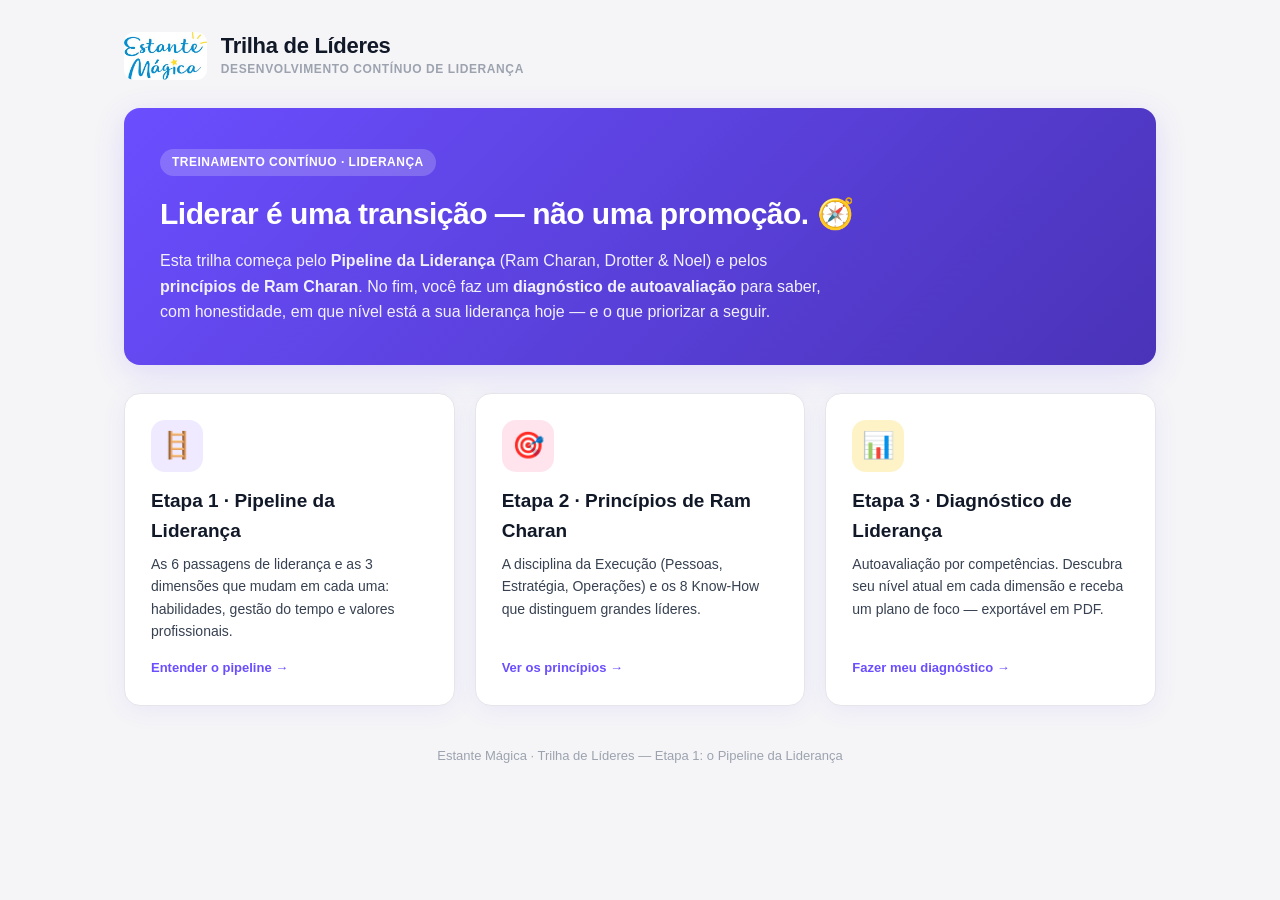
==== index.html @ eef8ad49 "Trilha de Líderes: Pipeline da Liderança, princípios de Ram Charan e diagnóstico de autoavaliação - " ====
<!DOCTYPE html>
<html lang="pt-BR">
<head>
<meta charset="UTF-8">
<meta name="viewport" content="width=device-width, initial-scale=1.0">
<title>Trilha de Líderes | Estante Mágica</title>
<link rel="stylesheet" href="css/base.css">
<link rel="stylesheet" href="css/lideres.css">
<link rel="icon" href="logo_EM.png">
</head>
<body>
<div class="ec-wrap">

  <header class="ec-header">
    <div class="ec-brand">
      <img src="logo_EM.png" alt="Estante Mágica" class="ec-logo"
           onerror="this.outerHTML='<div class=&quot;ec-logo-fallback&quot;>📚</div>'">
      <div class="ec-brand-text">
        <h1>Trilha de Líderes</h1>
        <p>Desenvolvimento contínuo de liderança</p>
      </div>
    </div>
  </header>

  <section class="ec-hero">
    <span class="tag">Treinamento contínuo · Liderança</span>
    <h2>Liderar é uma transição — não uma promoção. 🧭</h2>
    <p>Esta trilha começa pelo <strong>Pipeline da Liderança</strong> (Ram Charan, Drotter &amp; Noel) e pelos <strong>princípios de Ram Charan</strong>. No fim, você faz um <strong>diagnóstico de autoavaliação</strong> para saber, com honestidade, em que nível está a sua liderança hoje — e o que priorizar a seguir.</p>
  </section>

  <div class="trilhas">

    <a class="trilha" href="pipeline.html">
      <div class="ic roxo">🪜</div>
      <h3>Etapa 1 · Pipeline da Liderança</h3>
      <p>As 6 passagens de liderança e as 3 dimensões que mudam em cada uma: habilidades, gestão do tempo e valores profissionais.</p>
      <span class="go">Entender o pipeline →</span>
    </a>

    <a class="trilha" href="principios.html">
      <div class="ic rosa">🎯</div>
      <h3>Etapa 2 · Princípios de Ram Charan</h3>
      <p>A disciplina da Execução (Pessoas, Estratégia, Operações) e os 8 Know-How que distinguem grandes líderes.</p>
      <span class="go">Ver os princípios →</span>
    </a>

    <a class="trilha" href="diagnostico.html">
      <div class="ic amarelo">📊</div>
      <h3>Etapa 3 · Diagnóstico de Liderança</h3>
      <p>Autoavaliação por competências. Descubra seu nível atual em cada dimensão e receba um plano de foco — exportável em PDF.</p>
      <span class="go">Fazer meu diagnóstico →</span>
    </a>

  </div>

  <p style="text-align:center;color:var(--cinza-400);font-size:13px;margin-top:40px">
    Estante Mágica · Trilha de Líderes — Etapa 1: o Pipeline da Liderança
  </p>

</div>
</body>
</html>
---- css/base.css ----
:root{
  --roxo:#6B4EFF;
  --roxo-claro:#EFEAFF;
  --roxo-escuro:#4A33B8;
  --amarelo:#FFD54A;
  --rosa:#FF6B9D;
  --verde:#22C55E;
  --vermelho:#EF4444;
  --laranja:#F59E0B;
  --cinza-100:#F5F5F7;
  --cinza-200:#E5E5EA;
  --cinza-400:#9CA3AF;
  --cinza-700:#374151;
  --cinza-900:#111827;
  --branco:#FFFFFF;
  --sombra:0 4px 24px rgba(107,78,255,0.08);
  --sombra-hover:0 8px 32px rgba(107,78,255,0.16);
  --radius:16px;
}
*{box-sizing:border-box;margin:0;padding:0}
html{scroll-behavior:smooth}
body{
  font-family:-apple-system,BlinkMacSystemFont,"Segoe UI",Roboto,sans-serif;
  background:var(--cinza-100);
  color:var(--cinza-900);
  line-height:1.6;
  min-height:100vh;
}
.layout{display:grid;grid-template-columns:280px 1fr;min-height:100vh}

/* SIDEBAR */
.sidebar{
  background:var(--branco);
  border-right:1px solid var(--cinza-200);
  padding:24px 16px;
  position:sticky;top:0;height:100vh;overflow-y:auto;
}
.logo{display:flex;align-items:center;gap:10px;padding:0 8px 24px;border-bottom:1px solid var(--cinza-200);margin-bottom:16px}
.logo-icon{width:36px;height:36px;border-radius:10px;background:linear-gradient(135deg,var(--roxo),var(--rosa));display:flex;align-items:center;justify-content:center;color:white;font-weight:700}
.logo h2{font-size:15px;color:var(--cinza-900)}
.logo p{font-size:11px;color:var(--cinza-400);text-transform:uppercase;letter-spacing:0.5px}
.nav-section{margin-bottom:24px}
.nav-title{font-size:11px;text-transform:uppercase;letter-spacing:0.8px;color:var(--cinza-400);padding:0 12px;margin-bottom:8px;font-weight:600}
.nav-item{
  display:flex;align-items:center;gap:12px;
  padding:10px 12px;border-radius:10px;
  color:var(--cinza-700);text-decoration:none;font-size:14px;
  cursor:pointer;transition:all .2s;
  margin-bottom:2px;
}
.nav-item:hover{background:var(--roxo-claro);color:var(--roxo)}
.nav-item.active{background:var(--roxo);color:white}
.nav-item .num{
  width:22px;height:22px;border-radius:6px;
  background:var(--cinza-100);
  display:flex;align-items:center;justify-content:center;
  font-size:11px;font-weight:600;
}
.nav-item.active .num{background:rgba(255,255,255,0.25)}
.progress-mini{padding:12px;background:var(--roxo-claro);border-radius:12px;margin-top:16px}
.progress-mini-label{font-size:12px;color:var(--roxo-escuro);font-weight:600;margin-bottom:6px}
.progress-bar{height:6px;background:white;border-radius:99px;overflow:hidden}
.progress-fill{height:100%;background:linear-gradient(90deg,var(--roxo),var(--rosa));width:0;transition:width .4s}
.progress-text{font-size:11px;color:var(--roxo-escuro);margin-top:4px}

/* MAIN */
.main{padding:40px 56px;max-width:1100px}
.module{display:none;animation:fadeIn .3s}
.module.active{display:block}
@keyframes fadeIn{from{opacity:0;transform:translateY(8px)}to{opacity:1;transform:translateY(0)}}

.module-header{margin-bottom:32px}
.module-tag{
  display:inline-block;padding:4px 10px;
  background:var(--roxo-claro);color:var(--roxo);
  font-size:11px;font-weight:600;text-transform:uppercase;
  letter-spacing:0.5px;border-radius:99px;margin-bottom:12px;
}
.module h1{font-size:32px;font-weight:700;letter-spacing:-0.5px;margin-bottom:8px}
.module-subtitle{font-size:16px;color:var(--cinza-400)}

.card{
  background:var(--branco);
  border-radius:var(--radius);
  padding:28px;
  box-shadow:var(--sombra);
  margin-bottom:20px;
}
.card h2{font-size:20px;margin-bottom:12px;display:flex;align-items:center;gap:10px}
.card h3{font-size:16px;margin:16px 0 8px;color:var(--cinza-700)}
.card p{color:var(--cinza-700);margin-bottom:12px}
.card .icon{font-size:24px}

.info-grid{display:grid;grid-template-columns:repeat(2,1fr);gap:16px;margin-top:16px}
.info-box{
  padding:20px;border-radius:12px;
  background:var(--cinza-100);
  border-left:4px solid var(--roxo);
}
.info-box h4{font-size:13px;text-transform:uppercase;letter-spacing:0.5px;color:var(--cinza-400);margin-bottom:6px}
.info-box p{margin:0;color:var(--cinza-900);font-weight:500}

.pill{display:inline-block;padding:4px 12px;border-radius:99px;font-size:12px;font-weight:600}
.pill-verde{background:#DCFCE7;color:#166534}
.pill-amarelo{background:#FEF3C7;color:#92400E}
.pill-vermelho{background:#FEE2E2;color:#991B1B}
.pill-roxo{background:var(--roxo-claro);color:var(--roxo-escuro)}

/* CHECKLIST */
.check-block{margin-bottom:24px}
.check-block-title{font-weight:600;font-size:15px;margin-bottom:10px;color:var(--cinza-900);display:flex;align-items:center;gap:8px}
.check-item{
  display:flex;align-items:flex-start;gap:12px;
  padding:10px 14px;border-radius:10px;
  margin-bottom:6px;cursor:pointer;
  transition:background .15s;
}
.check-item:hover{background:var(--cinza-100)}
.check-item input[type=checkbox]{
  appearance:none;-webkit-appearance:none;
  width:20px;height:20px;border:2px solid var(--cinza-200);
  border-radius:6px;cursor:pointer;flex-shrink:0;
  position:relative;margin-top:1px;transition:all .15s;
}
.check-item input[type=checkbox]:checked{background:var(--roxo);border-color:var(--roxo)}
.check-item input[type=checkbox]:checked::after{
  content:"✓";color:white;font-size:13px;font-weight:700;
  position:absolute;top:50%;left:50%;transform:translate(-50%,-50%);
}
.check-item input[type=checkbox]:checked ~ .check-label{text-decoration:line-through;color:var(--cinza-400)}
.check-label{font-size:14px;color:var(--cinza-700);flex:1}

/* TIMELINE / CADENCIA */
.timeline{display:flex;flex-direction:column;gap:0;margin:24px 0}
.timeline-day{
  display:grid;grid-template-columns:120px 1fr;gap:24px;
  padding:20px 0;border-bottom:1px solid var(--cinza-200);
  position:relative;
}
.timeline-day:last-child{border-bottom:none}
.timeline-marker{display:flex;flex-direction:column;align-items:center;gap:8px}
.day-badge{
  width:80px;padding:12px 0;border-radius:12px;
  background:var(--roxo);color:white;
  text-align:center;font-weight:700;
}
.day-badge.urgent{background:linear-gradient(135deg,var(--vermelho),var(--rosa))}
.day-badge.warning{background:linear-gradient(135deg,var(--laranja),var(--amarelo));color:var(--cinza-900)}
.day-badge.go{background:linear-gradient(135deg,var(--verde),#10B981)}
.day-badge .big{font-size:24px;line-height:1;display:block}
.day-badge .small{font-size:10px;text-transform:uppercase;letter-spacing:0.5px;opacity:0.9}
.day-content h4{font-size:16px;margin-bottom:8px}
.day-actions{display:flex;flex-direction:column;gap:6px;margin-top:8px}
.action-line{
  display:flex;align-items:flex-start;gap:8px;
  font-size:13px;color:var(--cinza-700);
}
.action-line::before{content:"→";color:var(--roxo);font-weight:700}
.day-tag{display:inline-block;font-size:11px;padding:2px 8px;border-radius:99px;background:var(--roxo-claro);color:var(--roxo-escuro);margin-left:8px;font-weight:600}

/* TABS */
.tabs{display:flex;gap:4px;background:var(--cinza-100);padding:4px;border-radius:12px;margin-bottom:20px;flex-wrap:wrap}
.tab{
  padding:10px 16px;border-radius:8px;cursor:pointer;
  font-size:13px;font-weight:600;color:var(--cinza-400);
  transition:all .15s;border:none;background:transparent;flex:1;text-align:center;min-width:120px;
}
.tab:hover{color:var(--roxo)}
.tab.active{background:white;color:var(--roxo);box-shadow:0 2px 6px rgba(0,0,0,0.04)}
.tab-content{display:none}
.tab-content.active{display:block}

/* DISCURSO BOX */
.speech-box{
  background:linear-gradient(135deg,#FAFAFF,#F5F0FF);
  border:1px solid var(--roxo-claro);
  border-radius:12px;padding:20px;margin:12px 0;
  position:relative;
}
.speech-box::before{
  content:"💬";position:absolute;top:-12px;left:20px;
  background:white;padding:4px 8px;border-radius:99px;
  font-size:16px;border:1px solid var(--roxo-claro);
}
.speech-box p{margin-bottom:10px;color:var(--cinza-900);line-height:1.7}
.speech-box em{background:var(--amarelo);padding:1px 5px;border-radius:4px;font-style:normal;font-weight:600}

.alert{
  display:flex;gap:12px;padding:14px 16px;border-radius:10px;
  font-size:13px;margin:12px 0;align-items:flex-start;
}
.alert-warning{background:#FFFBEB;border-left:4px solid var(--amarelo);color:#92400E}
.alert-info{background:#EFF6FF;border-left:4px solid #3B82F6;color:#1E40AF}
.alert-danger{background:#FEF2F2;border-left:4px solid var(--vermelho);color:#991B1B}
.alert-success{background:#F0FDF4;border-left:4px solid var(--verde);color:#166534}
.alert .icon{font-size:18px;flex-shrink:0}

/* TEMPLATES (WhatsApp / Email) */
.template-card{
  background:var(--branco);border:1px solid var(--cinza-200);
  border-radius:12px;padding:20px;margin-bottom:16px;
  transition:box-shadow .2s;
}
.template-card:hover{box-shadow:var(--sombra)}
.template-header{display:flex;justify-content:space-between;align-items:flex-start;gap:12px;margin-bottom:12px;flex-wrap:wrap}
.template-name{font-weight:700;font-size:14px}
.template-code{font-family:"SF Mono",Monaco,monospace;font-size:11px;color:var(--cinza-400);background:var(--cinza-100);padding:2px 8px;border-radius:6px;display:inline-block;margin-top:4px}
.template-body{
  background:#F5F5F7;border-radius:10px;padding:14px;
  font-size:13px;color:var(--cinza-900);white-space:pre-wrap;
  font-family:-apple-system,sans-serif;line-height:1.6;
  max-height:200px;overflow-y:auto;
  border-left:3px solid #25D366;
}
.template-body.email{border-left-color:#3B82F6}
.template-actions{display:flex;gap:8px;margin-top:12px}
.btn{
  padding:8px 14px;border-radius:8px;border:none;
  font-size:12px;font-weight:600;cursor:pointer;
  display:inline-flex;align-items:center;gap:6px;
  transition:all .15s;
}
.btn-primary{background:var(--roxo);color:white}
.btn-primary:hover{background:var(--roxo-escuro)}
.btn-ghost{background:var(--cinza-100);color:var(--cinza-700)}
.btn-ghost:hover{background:var(--cinza-200)}
.btn.copied{background:var(--verde);color:white}

/* QUIZ */
.quiz-q{margin-bottom:20px;padding:20px;background:var(--cinza-100);border-radius:12px}
.quiz-q-title{font-weight:600;margin-bottom:12px;font-size:15px}
.quiz-q-num{display:inline-block;background:var(--roxo);color:white;padding:2px 8px;border-radius:6px;font-size:12px;margin-right:8px}
.quiz-opt{
  display:flex;align-items:center;gap:10px;
  padding:12px 14px;background:white;
  border:2px solid transparent;border-radius:10px;
  cursor:pointer;margin-bottom:6px;
  transition:all .15s;font-size:14px;
}
.quiz-opt:hover{border-color:var(--roxo-claro)}
.quiz-opt.selected{border-color:var(--roxo);background:var(--roxo-claro)}
.quiz-opt.correct{border-color:var(--verde);background:#F0FDF4}
.quiz-opt.wrong{border-color:var(--vermelho);background:#FEF2F2}
.quiz-feedback{padding:12px;border-radius:10px;font-size:13px;margin-top:10px;display:none}
.quiz-feedback.show{display:block}
.quiz-feedback.correct{background:#F0FDF4;color:#166534}
.quiz-feedback.wrong{background:#FEF2F2;color:#991B1B}

/* SCENARIO SIMULATOR */
.scenario{padding:24px;background:linear-gradient(135deg,#FFF,var(--roxo-claro));border-radius:16px;border:1px solid var(--roxo-claro)}
.scenario-context{font-size:15px;line-height:1.7;margin-bottom:20px;padding:16px;background:white;border-radius:10px;border-left:4px solid var(--rosa)}
.scenario-choice{
  display:block;width:100%;text-align:left;
  padding:14px 16px;background:white;border:2px solid var(--cinza-200);
  border-radius:10px;margin-bottom:8px;cursor:pointer;
  font-size:14px;color:var(--cinza-900);
  transition:all .15s;
}
.scenario-choice:hover{border-color:var(--roxo);transform:translateX(4px)}
.scenario-result{margin-top:16px;padding:16px;border-radius:10px;display:none}
.scenario-result.show{display:block;animation:fadeIn .3s}

/* FLASHCARDS */
.flashcards{display:grid;grid-template-columns:repeat(auto-fill,minmax(240px,1fr));gap:16px;margin-top:16px}
.flashcard{
  background:linear-gradient(135deg,var(--roxo),var(--roxo-escuro));
  color:white;border-radius:14px;padding:20px;
  min-height:160px;cursor:pointer;
  display:flex;flex-direction:column;justify-content:space-between;
  transition:transform .25s,box-shadow .25s;
  position:relative;overflow:hidden;
}
.flashcard:hover{transform:translateY(-4px);box-shadow:var(--sombra-hover)}
.flashcard.flipped{background:linear-gradient(135deg,var(--rosa),var(--laranja))}
.flashcard-side{display:block}
.flashcard.flipped .flashcard-front{display:none}
.flashcard:not(.flipped) .flashcard-back{display:none}
.flashcard-front{font-size:16px;font-weight:600;line-height:1.4}
.flashcard-back{font-size:13px;line-height:1.5}
.flashcard-tag{font-size:10px;text-transform:uppercase;letter-spacing:1px;opacity:0.7;margin-bottom:8px;font-weight:700}
.flashcard-hint{font-size:11px;opacity:0.7;margin-top:auto}

/* CALL TO COMPLETE */
.cta-complete{
  background:linear-gradient(135deg,var(--roxo),var(--rosa));
  color:white;padding:32px;border-radius:16px;text-align:center;
  margin-top:24px;
}
.cta-complete h3{font-size:22px;margin-bottom:8px}
.cta-complete p{color:rgba(255,255,255,0.9);margin-bottom:16px}
.btn-white{background:white;color:var(--roxo);padding:12px 24px;font-size:14px;border:none;border-radius:10px;font-weight:700;cursor:pointer}

.stat-row{display:grid;grid-template-columns:repeat(auto-fit,minmax(150px,1fr));gap:14px;margin:16px 0}
.stat{background:var(--cinza-100);padding:14px;border-radius:12px}
.stat-num{font-size:22px;font-weight:700;color:var(--roxo)}
.stat-label{font-size:12px;color:var(--cinza-400);text-transform:uppercase;letter-spacing:0.5px}

/* FOOTER NAV */
.module-footer{
  display:grid;grid-template-columns:1fr 1fr;gap:12px;
  margin-top:40px;padding-top:24px;border-top:1px solid var(--cinza-200);
}
.nav-btn{
  display:flex;align-items:center;gap:14px;padding:16px 20px;
  background:var(--branco);border:1px solid var(--cinza-200);
  border-radius:14px;cursor:pointer;text-align:left;
  transition:all .2s;font-family:inherit;color:var(--cinza-900);
  min-height:72px;
}
.nav-btn:hover:not(:disabled){border-color:var(--roxo);box-shadow:var(--sombra);transform:translateY(-2px)}
.nav-btn:disabled{opacity:0.4;cursor:not-allowed}
.nav-btn-arrow{
  width:36px;height:36px;border-radius:10px;
  background:var(--roxo-claro);color:var(--roxo);
  display:flex;align-items:center;justify-content:center;
  font-size:18px;font-weight:700;flex-shrink:0;
}
.nav-btn-next{justify-content:flex-end;text-align:right}
.nav-btn-next .nav-btn-arrow{background:var(--roxo);color:white;order:2}
.nav-btn-info{flex:1;display:flex;flex-direction:column;gap:2px;overflow:hidden}
.nav-btn-label{font-size:11px;text-transform:uppercase;letter-spacing:0.5px;color:var(--cinza-400);font-weight:600}
.nav-btn-title{font-size:14px;font-weight:600;color:var(--cinza-900);overflow:hidden;text-overflow:ellipsis;white-space:nowrap}
.module-progress-pill{
  display:flex;justify-content:center;align-items:center;gap:8px;
  margin-top:20px;color:var(--cinza-400);font-size:12px;
}
.module-progress-pill .dot{width:6px;height:6px;border-radius:50%;background:var(--cinza-200);transition:all .2s}
.module-progress-pill .dot.active{background:var(--roxo);transform:scale(1.5)}
.module-progress-pill .dot.done{background:var(--roxo-claro)}

@media (max-width:600px){
  .module-footer{grid-template-columns:1fr}
}

/* RESPONSIVE */
@media (max-width:900px){
  .layout{grid-template-columns:1fr}
  .sidebar{position:relative;height:auto;width:100%}
  .main{padding:24px}
  .info-grid{grid-template-columns:1fr}
  .timeline-day{grid-template-columns:1fr;gap:8px}
}

/* =========================================================
   MURAL FC — ajustes específicos do mural colaborativo
   (telao.html + participante.html)
   ========================================================= */

/* ----- HEADER / TOPO (compartilhado) ----- */
.mural-header{
  display:flex;align-items:center;justify-content:space-between;gap:16px;
  flex-wrap:wrap;margin-bottom:28px;
}
.mural-brand{display:flex;align-items:center;gap:14px}
.mural-logo{
  height:48px;width:auto;border-radius:10px;display:block;
}
.mural-logo-fallback{
  width:48px;height:48px;border-radius:12px;
  background:linear-gradient(135deg,var(--roxo),var(--rosa));
  display:flex;align-items:center;justify-content:center;
  font-size:24px;flex-shrink:0;
}
.mural-brand-text h1{font-size:22px;font-weight:700;letter-spacing:-0.3px;line-height:1.2}
.mural-brand-text p{font-size:12px;color:var(--cinza-400);text-transform:uppercase;letter-spacing:0.6px;font-weight:600}

/* ----- SELO "AO VIVO" ----- */
.live-badge{
  display:inline-flex;align-items:center;gap:8px;
  padding:8px 16px;border-radius:99px;
  background:#F0FDF4;color:#166534;
  font-size:13px;font-weight:600;
}
.live-dot{
  width:10px;height:10px;border-radius:50%;
  background:var(--verde);position:relative;flex-shrink:0;
}
.live-dot::after{
  content:"";position:absolute;inset:0;border-radius:50%;
  background:var(--verde);animation:livePulse 1.6s ease-out infinite;
}
@keyframes livePulse{
  0%{transform:scale(1);opacity:.7}
  100%{transform:scale(3);opacity:0}
}

/* ----- PÁGINA DO TELÃO ----- */
.telao-wrap{max-width:1280px;margin:0 auto;padding:32px 40px}
.telao-bloco-info{
  background:linear-gradient(135deg,var(--roxo),var(--roxo-escuro));
  color:white;border-radius:var(--radius);padding:28px 32px;
  margin-bottom:24px;box-shadow:var(--sombra-hover);
}
.telao-bloco-info .bloco-meta{display:flex;align-items:center;gap:12px;margin-bottom:10px;flex-wrap:wrap}
.telao-bloco-info .bloco-pill{
  background:rgba(255,255,255,0.2);padding:4px 12px;border-radius:99px;
  font-size:12px;font-weight:700;text-transform:uppercase;letter-spacing:0.5px;
}
.telao-bloco-info h2{font-size:26px;font-weight:700;margin-bottom:10px}
.telao-bloco-info .prompt{font-size:17px;line-height:1.5;color:rgba(255,255,255,0.92)}

.telao-toolbar{
  display:flex;align-items:center;justify-content:space-between;
  gap:16px;flex-wrap:wrap;margin-bottom:20px;
}
.contador{display:flex;align-items:baseline;gap:10px}
.contador-num{font-size:48px;font-weight:800;color:var(--roxo);line-height:1}
.contador-label{font-size:16px;color:var(--cinza-400);font-weight:600}

/* Grade de contribuições do telão */
.contrib-grid{
  display:grid;grid-template-columns:repeat(2,1fr);gap:16px;
}
.contrib-card{
  background:var(--branco);border-radius:14px;padding:20px 22px;
  box-shadow:var(--sombra);border-left:4px solid var(--roxo);
  animation:fadeIn .3s;
}
.contrib-card .nome{
  font-weight:700;font-size:15px;color:var(--roxo-escuro);
  margin-bottom:8px;display:flex;align-items:center;gap:8px;
}
.contrib-card .nome::before{content:"●";color:var(--rosa);font-size:10px}
.contrib-card .texto{font-size:15px;color:var(--cinza-900);line-height:1.6;white-space:pre-wrap;word-wrap:break-word}

.empty-state{
  text-align:center;padding:60px 20px;color:var(--cinza-400);
  grid-column:1/-1;
}
.empty-state .icon{font-size:48px;display:block;margin-bottom:12px;opacity:.5}
.empty-state p{font-size:16px}

/* Botão limpar bloco */
.btn-danger{background:var(--vermelho);color:white}
.btn-danger:hover{background:#DC2626}

/* ----- PÁGINA DO PARTICIPANTE ----- */
.part-wrap{max-width:640px;margin:0 auto;padding:24px 20px 60px}

/* Tela de entrada */
.entrada{
  background:var(--branco);border-radius:var(--radius);
  padding:36px 28px;box-shadow:var(--sombra);margin-top:20px;text-align:center;
}
.entrada h2{font-size:22px;margin-bottom:8px}
.entrada p{color:var(--cinza-400);margin-bottom:24px;font-size:14px}
.campo-nome{
  width:100%;padding:14px 16px;font-size:16px;
  border:2px solid var(--cinza-200);border-radius:12px;
  font-family:inherit;margin-bottom:16px;transition:border-color .15s;
}
.campo-nome:focus{outline:none;border-color:var(--roxo)}

.btn-lg{
  padding:14px 24px;font-size:15px;font-weight:700;
  border-radius:12px;border:none;cursor:pointer;
  width:100%;transition:all .15s;
  display:inline-flex;align-items:center;justify-content:center;gap:8px;
}
.btn-lg.btn-primary:hover{background:var(--roxo-escuro)}

/* Saudação do participante */
.part-greeting{
  display:flex;align-items:center;justify-content:space-between;gap:12px;
  background:var(--roxo-claro);border-radius:12px;
  padding:12px 18px;margin-bottom:20px;flex-wrap:wrap;
}
.part-greeting .ola{font-size:15px;color:var(--roxo-escuro);font-weight:600}
.part-greeting .ola b{font-weight:800}
.link-trocar{
  background:none;border:none;color:var(--roxo);font-size:13px;
  font-weight:600;cursor:pointer;text-decoration:underline;font-family:inherit;
}

/* Bloco de resposta */
.bloco-card{
  background:var(--branco);border-radius:var(--radius);
  padding:24px;box-shadow:var(--sombra);margin-bottom:20px;
}
.bloco-card .bloco-head{display:flex;align-items:center;gap:10px;margin-bottom:6px;flex-wrap:wrap}
.bloco-card .bloco-num{
  width:30px;height:30px;border-radius:8px;flex-shrink:0;
  background:var(--roxo);color:white;font-weight:700;font-size:14px;
  display:flex;align-items:center;justify-content:center;
}
.bloco-card h3{font-size:18px;font-weight:700}
.bloco-card .prompt{
  font-size:15px;color:var(--cinza-700);line-height:1.6;
  margin:12px 0 16px;
}
.campo-texto{
  width:100%;min-height:120px;padding:14px 16px;font-size:15px;
  border:2px solid var(--cinza-200);border-radius:12px;
  font-family:inherit;line-height:1.5;resize:vertical;
  transition:border-color .15s;
}
.campo-texto:focus{outline:none;border-color:var(--roxo)}
.bloco-actions{display:flex;align-items:center;gap:12px;margin-top:14px;flex-wrap:wrap}
.enviado-ok{
  color:var(--verde);font-weight:700;font-size:14px;
  display:none;align-items:center;gap:6px;
}
.enviado-ok.show{display:inline-flex;animation:fadeIn .3s}

/* Lista das contribuições do time abaixo do bloco (participante) */
.time-list{margin-top:18px;border-top:1px solid var(--cinza-200);padding-top:16px}
.time-list-title{
  font-size:12px;text-transform:uppercase;letter-spacing:0.5px;
  color:var(--cinza-400);font-weight:600;margin-bottom:10px;
}
.time-item{
  background:var(--cinza-100);border-radius:10px;
  padding:10px 14px;margin-bottom:8px;font-size:14px;
}
.time-item .t-nome{font-weight:700;color:var(--roxo-escuro);margin-right:6px}
.time-item .t-texto{color:var(--cinza-700);white-space:pre-wrap}
.time-empty{font-size:13px;color:var(--cinza-400);font-style:italic}

/* ----- RESPONSIVO MURAL ----- */
@media (max-width:900px){
  .contrib-grid{grid-template-columns:1fr}
  .telao-wrap{padding:24px 20px}
  .telao-bloco-info h2{font-size:22px}
  .contador-num{font-size:36px}
}
---- css/lideres.css ----
/* ============================================================
   embarque.css — estilos do Embarque Continuado
   (carregado DEPOIS de base.css)
   ============================================================ */

.ec-wrap{max-width:1080px;margin:0 auto;padding:32px 24px 64px}

/* ---------- HEADER ---------- */
.ec-header{display:flex;align-items:center;justify-content:space-between;gap:16px;flex-wrap:wrap;margin-bottom:28px}
.ec-brand{display:flex;align-items:center;gap:14px}
.ec-logo{height:48px;width:auto;border-radius:10px;display:block}
.ec-logo-fallback{width:48px;height:48px;border-radius:12px;background:linear-gradient(135deg,var(--roxo),var(--rosa));display:flex;align-items:center;justify-content:center;font-size:24px;flex-shrink:0}
.ec-brand-text h1{font-size:22px;font-weight:700;letter-spacing:-0.3px;line-height:1.2}
.ec-brand-text p{font-size:12px;color:var(--cinza-400);text-transform:uppercase;letter-spacing:0.6px;font-weight:600}
.ec-back{display:inline-flex;align-items:center;gap:6px;color:var(--roxo);font-size:14px;font-weight:600;text-decoration:none}
.ec-back:hover{text-decoration:underline}

/* ---------- HERO ---------- */
.ec-hero{background:linear-gradient(135deg,var(--roxo),var(--roxo-escuro));color:white;border-radius:var(--radius);padding:40px 36px;margin-bottom:28px;box-shadow:var(--sombra-hover)}
.ec-hero .tag{display:inline-block;padding:4px 12px;background:rgba(255,255,255,0.2);border-radius:99px;font-size:12px;font-weight:700;text-transform:uppercase;letter-spacing:0.5px;margin-bottom:14px}
.ec-hero h2{font-size:30px;font-weight:800;letter-spacing:-0.5px;margin-bottom:10px}
.ec-hero p{font-size:16px;color:rgba(255,255,255,0.92);max-width:680px}

/* ---------- GRID DE TRILHAS (HUB) ---------- */
.trilhas{display:grid;grid-template-columns:repeat(auto-fit,minmax(280px,1fr));gap:20px}
.trilha{display:flex;flex-direction:column;background:var(--branco);border-radius:var(--radius);padding:26px;box-shadow:var(--sombra);text-decoration:none;color:inherit;border:1px solid var(--cinza-200);transition:transform .2s,box-shadow .2s}
.trilha:hover{transform:translateY(-4px);box-shadow:var(--sombra-hover);border-color:var(--roxo-claro)}
.trilha .ic{width:52px;height:52px;border-radius:14px;display:flex;align-items:center;justify-content:center;font-size:26px;margin-bottom:14px}
.trilha .ic.roxo{background:var(--roxo-claro)}
.trilha .ic.rosa{background:#FFE4EE}
.trilha .ic.amarelo{background:#FEF3C7}
.trilha .ic.verde{background:#DCFCE7}
.trilha h3{font-size:19px;font-weight:700;margin-bottom:6px}
.trilha p{font-size:14px;color:var(--cinza-700);margin-bottom:16px;flex:1}
.trilha .go{font-size:13px;font-weight:700;color:var(--roxo);display:inline-flex;align-items:center;gap:6px}

/* ---------- PASSOS / STEPPER ---------- */
.stepper{display:flex;gap:8px;margin-bottom:24px;flex-wrap:wrap}
.step-pill{flex:1;min-width:120px;padding:12px 14px;border-radius:12px;background:var(--cinza-100);text-align:center;font-size:13px;font-weight:600;color:var(--cinza-400);border:2px solid transparent}
.step-pill.active{background:var(--roxo-claro);color:var(--roxo-escuro);border-color:var(--roxo)}
.step-pill.done{background:#DCFCE7;color:#166534}
.step-pill .n{display:block;font-size:11px;text-transform:uppercase;letter-spacing:0.5px;opacity:.8}

.prog-wrap{height:8px;background:var(--cinza-200);border-radius:99px;overflow:hidden;margin-bottom:24px}
.prog-wrap .fill{height:100%;background:linear-gradient(90deg,var(--roxo),var(--rosa));width:0;transition:width .3s}

/* ---------- TELA DE ENTRADA ---------- */
.entrada-card{background:var(--branco);border-radius:var(--radius);padding:36px 28px;box-shadow:var(--sombra);text-align:center}
.entrada-card h2{font-size:24px;margin-bottom:8px}
.entrada-card p{color:var(--cinza-700);margin-bottom:20px}
.campo{width:100%;padding:14px 16px;font-size:16px;border:2px solid var(--cinza-200);border-radius:12px;font-family:inherit;margin-bottom:14px;transition:border-color .15s}
.campo:focus{outline:none;border-color:var(--roxo)}
.btn-lg{padding:14px 24px;font-size:15px;font-weight:700;border-radius:12px;border:none;cursor:pointer;transition:all .15s;display:inline-flex;align-items:center;justify-content:center;gap:8px}
.btn-block{width:100%}
.btn-primary:hover{background:var(--roxo-escuro)}
.btn-lg:disabled{opacity:.45;cursor:not-allowed}

/* ---------- ITENS LIKERT ---------- */
.q-card{background:var(--branco);border-radius:14px;padding:22px 24px;box-shadow:var(--sombra);margin-bottom:16px;animation:fadeIn .3s}
.q-num{font-size:12px;font-weight:700;color:var(--roxo);text-transform:uppercase;letter-spacing:0.5px;margin-bottom:8px}
.q-text{font-size:17px;font-weight:600;line-height:1.45;margin-bottom:18px}
.likert{display:grid;grid-template-columns:repeat(5,1fr);gap:8px}
.likert button{
  padding:12px 6px;border:2px solid var(--cinza-200);border-radius:10px;background:white;
  cursor:pointer;font-family:inherit;font-size:13px;font-weight:600;color:var(--cinza-700);
  transition:all .15s;display:flex;flex-direction:column;align-items:center;gap:6px;
}
.likert button .dot{width:22px;height:22px;border-radius:50%;border:2px solid var(--cinza-200);transition:all .15s}
.likert button:hover{border-color:var(--roxo-claro)}
.likert button.sel{border-color:var(--roxo);background:var(--roxo-claro);color:var(--roxo-escuro)}
.likert button.sel .dot{background:var(--roxo);border-color:var(--roxo)}
.likert-legend{display:flex;justify-content:space-between;font-size:11px;color:var(--cinza-400);margin-top:8px;font-weight:600}

.sec-nav{display:flex;justify-content:space-between;gap:12px;margin-top:24px}

/* ---------- RELATÓRIO ---------- */
.report-head{background:linear-gradient(135deg,var(--roxo),var(--rosa));color:white;border-radius:var(--radius);padding:32px;margin-bottom:24px}
.report-head .tipo-emoji{font-size:48px;line-height:1}
.report-head h2{font-size:28px;font-weight:800;margin:8px 0 4px}
.report-head .code{font-size:14px;font-weight:700;letter-spacing:2px;opacity:.9}
.report-head .tag-linha{margin-top:8px;font-size:16px;color:rgba(255,255,255,0.95)}
/* marca + metadados do relatório */
.report-brand{display:flex;align-items:center;gap:12px;padding-bottom:18px;margin-bottom:18px;border-bottom:1px solid rgba(255,255,255,0.25)}
.report-logo{height:40px;width:auto;background:#fff;border-radius:8px;padding:5px 8px;display:block}
.report-logo-fb{width:44px;height:44px;border-radius:10px;background:rgba(255,255,255,0.2);display:flex;align-items:center;justify-content:center;font-size:24px}
.report-brand-meta{display:flex;flex-direction:column;line-height:1.25}
.report-brand-meta strong{font-size:16px;font-weight:800}
.report-brand-meta span{font-size:12px;text-transform:uppercase;letter-spacing:0.6px;opacity:.9}
.report-meta{display:flex;flex-wrap:wrap;gap:10px;margin-top:18px}
.report-meta span{background:rgba(255,255,255,0.18);padding:7px 14px;border-radius:99px;font-size:14px}
.report-meta strong{font-weight:700}

.report-section{background:var(--branco);border-radius:var(--radius);padding:28px;box-shadow:var(--sombra);margin-bottom:20px}
.report-section h3{font-size:19px;font-weight:700;margin-bottom:14px;display:flex;align-items:center;gap:10px}

/* Barras de eixo */
.eixo{margin-bottom:16px}
.eixo-labels{display:flex;justify-content:space-between;font-size:13px;font-weight:600;margin-bottom:6px}
.eixo-labels .on{color:var(--roxo-escuro)}
.eixo-labels .off{color:var(--cinza-400)}
.eixo-bar{height:14px;background:var(--cinza-100);border-radius:99px;position:relative;overflow:hidden}
.eixo-bar .seg{position:absolute;top:0;bottom:0;background:linear-gradient(90deg,var(--roxo),var(--rosa))}
.eixo-pct{font-size:11px;color:var(--cinza-400);margin-top:4px;text-align:right}

ul.lista-check{list-style:none;display:flex;flex-direction:column;gap:8px}
ul.lista-check li{display:flex;gap:10px;align-items:flex-start;font-size:14px;color:var(--cinza-700)}
ul.lista-check li::before{content:"✔";color:var(--verde);font-weight:700;flex-shrink:0}
ul.lista-watch li::before{content:"⚠";color:var(--laranja)}

/* QP no relatório */
.qp-box{display:flex;align-items:center;gap:24px;flex-wrap:wrap}
.qp-ring{--p:0;width:120px;height:120px;border-radius:50%;flex-shrink:0;
  background:conic-gradient(var(--roxo) calc(var(--p)*1%),var(--cinza-200) 0);
  display:flex;align-items:center;justify-content:center;position:relative}
.qp-ring::after{content:"";position:absolute;inset:12px;background:white;border-radius:50%}
.qp-ring span{position:relative;font-size:26px;font-weight:800;color:var(--roxo-escuro)}

/* Sabotadores */
.sab-card{border:1px solid var(--cinza-200);border-radius:12px;padding:16px 18px;margin-bottom:12px}
.sab-card .sab-h{display:flex;align-items:center;gap:10px;font-weight:700;font-size:16px;margin-bottom:6px}
.sab-card .sab-h .rank{margin-left:auto;font-size:12px;background:var(--roxo-claro);color:var(--roxo-escuro);padding:2px 10px;border-radius:99px;font-weight:700}
.sab-card p{font-size:14px;color:var(--cinza-700);margin:4px 0}
.sab-card .anti{background:#F0FDF4;border-left:3px solid var(--verde);padding:8px 12px;border-radius:8px;font-size:13px;color:#166534;margin-top:8px}

/* Mapa de desenvolvimento */
.dev-grid{display:grid;grid-template-columns:1fr 1fr;gap:16px}
.dev-col h4{font-size:13px;text-transform:uppercase;letter-spacing:0.5px;color:var(--cinza-400);margin-bottom:10px}
.dev-item{background:var(--cinza-100);border-radius:10px;padding:12px 14px;margin-bottom:8px;border-left:4px solid var(--roxo)}
.dev-item .dn{font-weight:700;font-size:14px;margin-bottom:2px}
.dev-item .dd{font-size:13px;color:var(--cinza-700)}

/* Relatório do gestor */
.gestor-box{background:linear-gradient(135deg,#FAFAFF,#F5F0FF);border:1px solid var(--roxo-claro);border-radius:12px;padding:20px}

/* Ações do relatório */
.report-actions{display:flex;gap:12px;flex-wrap:wrap;margin:24px 0}

/* ---------- ROTINA (Bloco 1) ---------- */
.acc{background:var(--branco);border-radius:14px;box-shadow:var(--sombra);margin-bottom:14px;overflow:hidden}
.acc-head{display:flex;align-items:center;gap:14px;padding:20px 24px;cursor:pointer;user-select:none}
.acc-head .ic{font-size:26px}
.acc-head h3{font-size:18px;font-weight:700;flex:1}
.acc-head .chev{transition:transform .25s;color:var(--cinza-400);font-size:20px}
.acc.open .acc-head .chev{transform:rotate(180deg)}
.acc-body{display:none;padding:0 24px 24px;animation:fadeIn .25s}
.acc.open .acc-body{display:block}
.acc-body p{color:var(--cinza-700);margin-bottom:12px}
.acc-body h4{font-size:15px;margin:16px 0 8px;color:var(--cinza-900)}

/* Tabela de agenda */
.agenda{width:100%;border-collapse:collapse;margin:12px 0;font-size:14px}
.agenda th,.agenda td{text-align:left;padding:10px 12px;border-bottom:1px solid var(--cinza-200)}
.agenda th{font-size:12px;text-transform:uppercase;letter-spacing:0.5px;color:var(--cinza-400)}
.agenda .hora{font-weight:700;color:var(--roxo-escuro);white-space:nowrap}
.agenda tr .bloco-tag{display:inline-block;padding:2px 10px;border-radius:99px;font-size:12px;font-weight:600}

/* mini-quiz inline */
.miniq{background:var(--cinza-100);border-radius:12px;padding:18px;margin:14px 0}
.miniq .q{font-weight:600;margin-bottom:10px}
.miniq .opt{display:block;width:100%;text-align:left;padding:10px 14px;background:white;border:2px solid var(--cinza-200);border-radius:10px;margin-bottom:6px;cursor:pointer;font-size:14px;font-family:inherit;transition:all .15s}
.miniq .opt:hover{border-color:var(--roxo-claro)}
.miniq .opt.correct{border-color:var(--verde);background:#F0FDF4}
.miniq .opt.wrong{border-color:var(--vermelho);background:#FEF2F2}
.miniq .fb{font-size:13px;margin-top:8px;display:none}
.miniq .fb.show{display:block}

/* ---------- ARENA (jogos) ---------- */
.game-grid{display:grid;grid-template-columns:repeat(auto-fit,minmax(260px,1fr));gap:20px}

/* PERGUNTADOS */
.cat-grid{display:grid;grid-template-columns:repeat(auto-fit,minmax(140px,1fr));gap:12px;margin:16px 0}
.cat{padding:20px 14px;border-radius:14px;text-align:center;cursor:pointer;color:white;font-weight:700;transition:transform .15s;border:none;font-family:inherit;font-size:15px}
.cat:hover{transform:translateY(-3px)}
.cat .ce{font-size:30px;display:block;margin-bottom:8px}
.cat[data-done="1"]{opacity:.55}
.pgame{background:var(--branco);border-radius:var(--radius);padding:28px;box-shadow:var(--sombra)}
.pgame .pq{font-size:20px;font-weight:700;margin:8px 0 20px;line-height:1.4}
.pgame .popt{display:block;width:100%;text-align:left;padding:14px 18px;background:white;border:2px solid var(--cinza-200);border-radius:12px;margin-bottom:10px;cursor:pointer;font-size:15px;font-family:inherit;transition:all .15s}
.pgame .popt:hover{border-color:var(--roxo)}
.pgame .popt.correct{border-color:var(--verde);background:#F0FDF4}
.pgame .popt.wrong{border-color:var(--vermelho);background:#FEF2F2}
.scorebar{display:flex;justify-content:space-between;align-items:center;margin-bottom:8px;font-weight:700;color:var(--roxo-escuro)}

/* CODINOMES */
.cod-setup .time-row{display:flex;gap:16px;flex-wrap:wrap;margin:12px 0}
.codgrid{display:grid;grid-template-columns:repeat(5,1fr);gap:10px;margin:16px 0}
.codcard{aspect-ratio:5/3;border-radius:12px;border:2px solid var(--cinza-200);background:white;display:flex;align-items:center;justify-content:center;text-align:center;padding:6px;font-weight:700;font-size:14px;cursor:pointer;transition:all .15s;user-select:none}
.codcard:hover{border-color:var(--roxo)}
.codcard.reveal-azul{background:#3B82F6;color:white;border-color:#3B82F6;cursor:default}
.codcard.reveal-vermelho{background:var(--vermelho);color:white;border-color:var(--vermelho);cursor:default}
.codcard.reveal-neutro{background:var(--cinza-200);color:var(--cinza-700);cursor:default}
.codcard.reveal-morte{background:var(--cinza-900);color:white;border-color:var(--cinza-900);cursor:default}
.codcard.spy-azul{box-shadow:inset 0 0 0 3px #3B82F6}
.codcard.spy-vermelho{box-shadow:inset 0 0 0 3px var(--vermelho)}
.codcard.spy-neutro{box-shadow:inset 0 0 0 3px var(--cinza-400)}
.codcard.spy-morte{box-shadow:inset 0 0 0 3px var(--cinza-900);background:var(--cinza-100)}
.placar{display:flex;gap:16px;align-items:center;justify-content:center;margin:12px 0;flex-wrap:wrap}
.placar .pt{padding:8px 18px;border-radius:12px;font-weight:800;font-size:18px;color:white}
.placar .pt.azul{background:#3B82F6}
.placar .pt.vermelho{background:var(--vermelho)}
.turno{text-align:center;font-weight:700;margin:8px 0;font-size:16px}

/* ---------- IMPRESSÃO ---------- */
@media print{
  body{background:white}
  .no-print{display:none !important}
  .ec-wrap{max-width:none;padding:0}
  .report-section,.report-head{box-shadow:none;border:1px solid #ddd;break-inside:avoid}
  .report-head{-webkit-print-color-adjust:exact;print-color-adjust:exact}
}

/* ---------- RESPONSIVO ---------- */
@media (max-width:720px){
  .dev-grid{grid-template-columns:1fr}
  .likert button{font-size:11px;padding:10px 2px}
  .codgrid{gap:6px}
  .codcard{font-size:11px}
  .ec-hero h2{font-size:24px}
}

/* ===== Codinomes — controles e modo contra a máquina ===== */
.cod-field{margin:12px 0}
.cod-field-label{display:block;font-size:12px;text-transform:uppercase;letter-spacing:.5px;color:var(--cinza-400);font-weight:600;margin-bottom:6px}
.cod-segment{display:inline-flex;gap:4px;background:var(--cinza-100);padding:4px;border-radius:12px;flex-wrap:wrap}
.cod-modebtn,.cod-diffbtn{border:none;background:transparent;padding:8px 14px;border-radius:9px;font-weight:600;font-size:14px;color:var(--cinza-700);cursor:pointer;transition:all .15s}
.cod-modebtn:hover,.cod-diffbtn:hover{color:var(--roxo)}
.cod-modebtn.active{background:var(--roxo);color:white;box-shadow:0 2px 6px rgba(107,78,255,.3)}
.cod-diffbtn.active{background:white;color:var(--roxo);box-shadow:0 2px 6px rgba(0,0,0,.06)}

.cod-rules{margin:12px 0;border:1px solid var(--cinza-200);border-radius:12px;padding:0 14px;background:var(--cinza-100)}
.cod-rules summary{cursor:pointer;font-weight:700;padding:12px 0;color:var(--cinza-900);user-select:none}
.cod-rules ul{margin:4px 0 12px;padding-left:20px}
.cod-rules li{color:var(--cinza-700);font-size:14px;margin-bottom:8px;line-height:1.5}
.cod-rules-cpu{font-size:14px;color:var(--cinza-700);background:var(--roxo-claro);border-radius:10px;padding:10px 12px;margin:0 0 12px;line-height:1.5}

.cod-clue{text-align:center;margin:10px 0;font-size:17px;font-weight:700;min-height:0}
.cod-clue:not(:empty){padding:14px 16px;border-radius:14px;min-height:24px}
.cod-clue.azul{background:#EAF1FF;color:#1D4ED8;border:2px solid #BFD4FF}
.cod-clue.vermelho{background:#FEECEC;color:#B91C1C;border:2px solid #FBC9C9}
.cod-tent{display:inline-block;margin-left:10px;font-size:13px;font-weight:600;opacity:.8}

.cod-log{margin:16px auto 0;max-width:560px}
.cod-log h4{font-size:12px;text-transform:uppercase;letter-spacing:.5px;color:var(--cinza-400);margin-bottom:8px}
.cod-log-line{font-size:13px;color:var(--cinza-700);padding:5px 10px;border-radius:8px;margin-bottom:3px;background:var(--cinza-100)}

.codcard.reveal-azul,.codcard.reveal-vermelho,.codcard.reveal-neutro,.codcard.reveal-morte{animation:codpop .25s ease}
@keyframes codpop{0%{transform:scale(.9)}60%{transform:scale(1.04)}100%{transform:scale(1)}}

/* ===== Perguntados — menu de modos ===== */
.pg-top{display:flex;justify-content:space-between;align-items:center;gap:12px;margin-bottom:8px}
.pg-menu{border:1px solid var(--cinza-200);background:white;color:var(--cinza-700);padding:6px 12px;border-radius:9px;font-weight:600;font-size:13px;cursor:pointer;font-family:inherit}
.pg-menu:hover{border-color:var(--roxo);color:var(--roxo)}
.pg-modes{display:grid;grid-template-columns:repeat(auto-fit,minmax(180px,1fr));gap:12px;margin:16px 0}
.pg-modecard{display:flex;flex-direction:column;align-items:flex-start;gap:4px;text-align:left;padding:18px;border:2px solid var(--cinza-200);border-radius:14px;background:white;cursor:pointer;font-family:inherit;transition:all .15s}
.pg-modecard:hover{border-color:var(--roxo);transform:translateY(-2px)}
.pg-modecard.sel{border-color:var(--roxo);background:var(--roxo-claro)}
.pg-modecard .pg-mc-emoji{font-size:30px}
.pg-modecard strong{font-size:16px;color:var(--cinza-900)}
.pg-modecard .pg-mc-desc{font-size:13px;color:var(--cinza-700)}
.pg-vs-rules{font-size:13px;color:var(--cinza-700);background:var(--roxo-claro);border-radius:10px;padding:10px 12px;margin:12px 0;line-height:1.5}

/* ===== Perguntados — roleta vs máquina ===== */
.pg-board{display:flex;gap:12px;flex-wrap:wrap;justify-content:center;margin:8px 0 4px}
.pg-player{flex:1;min-width:160px;background:var(--cinza-100);border-radius:12px;padding:10px 12px;text-align:center}
.pg-player-name{font-weight:700;font-size:14px;color:var(--cinza-900)}
.pg-crowns{display:flex;gap:6px;justify-content:center;margin-top:8px}
.pg-crown{width:34px;height:34px;display:flex;align-items:center;justify-content:center;border-radius:9px;border:2px dashed var(--cinza-200);background:white;font-size:16px;filter:grayscale(1);opacity:.5;transition:all .2s}
.pg-crown.on{filter:none;opacity:1;color:white;border-style:solid;transform:scale(1.05);box-shadow:0 2px 8px rgba(0,0,0,.12)}
.pg-turn{text-align:center;font-size:16px;margin:14px 0;min-height:24px;color:var(--cinza-900)}

.roleta{position:relative;width:280px;height:280px;margin:8px auto 4px;max-width:80vw}
.roleta-pointer{position:absolute;top:-4px;left:50%;transform:translateX(-50%);z-index:3;width:0;height:0;border-left:14px solid transparent;border-right:14px solid transparent;border-top:24px solid var(--cinza-900);filter:drop-shadow(0 2px 2px rgba(0,0,0,.25))}
.roleta-disc{width:100%;height:100%;border-radius:50%;position:relative;border:8px solid white;box-shadow:0 8px 24px rgba(0,0,0,.18),0 0 0 4px var(--cinza-200);transition:transform 4s cubic-bezier(.15,.62,.2,1)}
.roleta-emoji{position:absolute;top:50%;left:50%;font-size:26px;line-height:1;filter:drop-shadow(0 1px 1px rgba(0,0,0,.3))}
.roleta-hub{position:absolute;top:50%;left:50%;width:56px;height:56px;transform:translate(-50%,-50%);background:white;border-radius:50%;display:flex;align-items:center;justify-content:center;font-size:24px;box-shadow:0 2px 8px rgba(0,0,0,.2)}

.pg-qbox{background:white;border:2px solid var(--cinza-200);border-radius:14px;padding:18px;margin:12px 0}
.pg-qbox .pq{font-size:18px;font-weight:700;margin-bottom:14px;line-height:1.4}
.pg-qbox .pq.pq-sm{font-size:15px;color:var(--cinza-700)}
.pg-qbox .popt{display:block;width:100%;text-align:left;padding:13px 16px;background:white;border:2px solid var(--cinza-200);border-radius:12px;margin-bottom:10px;cursor:pointer;font-size:15px;font-family:inherit;transition:all .15s}
.pg-qbox .popt:hover{border-color:var(--roxo)}
.pg-qbox .popt.correct{border-color:var(--verde);background:#F0FDF4}
.pg-qbox .popt.wrong{border-color:var(--vermelho);background:#FEF2F2}
.pg-maq{margin-top:6px;font-weight:700;font-size:15px;color:var(--cinza-400)}
.pg-maq.ok{color:var(--verde)}
.pg-maq.no{color:var(--vermelho)}
.pg-fim.win{background:linear-gradient(135deg,var(--verde),#10B981)}
.pg-fim.lose{background:linear-gradient(135deg,var(--cinza-400),var(--cinza-700))}

@media(max-width:520px){
  .roleta{width:240px;height:240px}
  .roleta-emoji{font-size:22px}
}

/* ===== Identificação / login leve ===== */
.ec-identity{display:flex;align-items:center;justify-content:space-between;gap:12px;flex-wrap:wrap;
  background:var(--roxo-claro);border:1px solid #DFD7FF;border-radius:12px;padding:10px 14px;margin-bottom:16px;font-size:14px}
.ec-identity .eci-user{color:var(--roxo-escuro)}
.ec-identity .eci-mail{color:var(--cinza-400);font-size:13px;margin-left:4px}
.ec-identity .eci-actions{display:flex;gap:8px;align-items:center;flex-wrap:wrap}
.ec-identity .eci-link{color:var(--roxo);font-weight:600;text-decoration:none;font-size:13px}
.ec-identity .eci-link:hover{text-decoration:underline}
.ec-identity .eci-btn{border:1px solid var(--roxo);background:white;color:var(--roxo);padding:6px 12px;border-radius:9px;font-weight:600;font-size:13px;cursor:pointer;font-family:inherit}
.ec-identity .eci-btn.primary{background:var(--roxo);color:white}
.ec-identity .eci-btn:hover{opacity:.9}

/* ===== Modal de login ===== */
.ec-modal-ov{position:fixed;inset:0;background:rgba(17,24,39,.55);display:flex;align-items:center;justify-content:center;z-index:50;padding:16px}
.ec-modal{background:white;border-radius:16px;padding:24px;max-width:420px;width:100%;box-shadow:0 20px 50px rgba(0,0,0,.3)}
.ec-modal h3{font-size:20px;margin-bottom:6px}
.ec-modal-sub{font-size:13px;color:var(--cinza-700);margin-bottom:16px;line-height:1.5}
.ec-lbl{display:block;font-size:12px;text-transform:uppercase;letter-spacing:.5px;color:var(--cinza-400);font-weight:600;margin:10px 0 4px}
.ec-input{width:100%;padding:11px 14px;border:2px solid var(--cinza-200);border-radius:10px;font-size:15px;font-family:inherit;box-sizing:border-box}
.ec-input:focus{outline:none;border-color:var(--roxo)}
.ec-err{color:var(--vermelho);font-size:13px;font-weight:600;min-height:18px;margin:8px 0 0}
.ec-modal-acts{display:flex;justify-content:flex-end;gap:10px;margin-top:16px}

/* ===== Estatísticas / tabelas ===== */
.res-quem{font-weight:600;color:var(--roxo-escuro)}
.res-stats{display:grid;grid-template-columns:repeat(auto-fit,minmax(110px,1fr));gap:12px;margin:16px 0}
.res-stat{background:var(--cinza-100);border-radius:12px;padding:14px;text-align:center}
.res-stat .rs-num{display:block;font-size:28px;font-weight:800;color:var(--roxo)}
.res-stat .rs-lbl{font-size:12px;color:var(--cinza-700);text-transform:uppercase;letter-spacing:.5px}
.res-acts{display:flex;gap:10px;flex-wrap:wrap}
.res-tab-wrap{overflow-x:auto}
.ec-table{width:100%;border-collapse:collapse;font-size:14px;margin:8px 0}
.ec-table th,.ec-table td{text-align:left;padding:9px 12px;border-bottom:1px solid var(--cinza-200)}
.ec-table th{font-size:12px;text-transform:uppercase;letter-spacing:.5px;color:var(--cinza-400);font-weight:600}
.ec-table tbody tr:hover{background:var(--cinza-100)}

/* ===== Upload de CSV / relatórios ===== */
.ec-file{display:block;margin:12px 0;font-family:inherit;font-size:14px}
.ec-file-status{font-size:13px;color:var(--cinza-700);font-weight:600;min-height:18px}
.rel-cols{display:grid;grid-template-columns:repeat(auto-fit,minmax(280px,1fr));gap:16px}

/* ============================================================
   LÍDERES — estilos específicos (Pipeline · Princípios · Diagnóstico)
   ============================================================ */

/* ---------- Conteúdo editorial ---------- */
.prose{background:var(--branco);border-radius:var(--radius);padding:28px 30px;box-shadow:var(--sombra);margin-bottom:20px}
.prose h3{font-size:20px;font-weight:800;margin-bottom:10px;display:flex;align-items:center;gap:10px}
.prose h4{font-size:15px;font-weight:700;margin:16px 0 6px;color:var(--roxo-escuro)}
.prose p{color:var(--cinza-700);margin-bottom:12px}
.prose ul{margin:6px 0 14px;padding-left:20px}
.prose li{color:var(--cinza-700);margin-bottom:7px}
.prose strong{color:var(--cinza-900)}
.lead-quote{border-left:4px solid var(--roxo);background:var(--roxo-claro);border-radius:0 12px 12px 0;padding:14px 18px;margin:16px 0;color:var(--roxo-escuro);font-size:15px;font-style:italic}

/* ---------- Passagens do Pipeline ---------- */
.passos-intro{display:grid;grid-template-columns:repeat(3,1fr);gap:14px;margin:18px 0}
.dim-card{background:var(--cinza-100);border-radius:14px;padding:18px;border-top:4px solid var(--roxo)}
.dim-card .di{font-size:26px}
.dim-card h4{font-size:15px;margin:6px 0 4px;color:var(--cinza-900)}
.dim-card p{font-size:13px;color:var(--cinza-700);margin:0}

.passagem{background:var(--branco);border-radius:var(--radius);box-shadow:var(--sombra);margin-bottom:16px;overflow:hidden;border:1px solid var(--cinza-200)}
.passagem > summary{list-style:none;cursor:pointer;padding:20px 24px;display:flex;align-items:center;gap:16px;user-select:none}
.passagem > summary::-webkit-details-marker{display:none}
.passagem .pnum{flex-shrink:0;width:46px;height:46px;border-radius:12px;background:linear-gradient(135deg,var(--roxo),var(--rosa));color:white;display:flex;align-items:center;justify-content:center;font-weight:800;font-size:20px}
.passagem .ptit{flex:1}
.passagem .ptit strong{display:block;font-size:17px;color:var(--cinza-900)}
.passagem .ptit span{font-size:13px;color:var(--cinza-400)}
.passagem .pchev{color:var(--cinza-400);font-size:13px;font-weight:700;transition:transform .2s}
.passagem[open] .pchev{transform:rotate(90deg)}
.passagem .pbody{padding:0 24px 22px;border-top:1px solid var(--cinza-200)}
.passagem .ptransition{display:flex;align-items:center;gap:10px;flex-wrap:wrap;margin:16px 0;font-weight:700}
.passagem .ptransition .de{background:var(--cinza-100);color:var(--cinza-700);padding:6px 14px;border-radius:99px;font-size:14px}
.passagem .ptransition .arrow{color:var(--roxo);font-size:18px}
.passagem .ptransition .para{background:var(--roxo);color:white;padding:6px 14px;border-radius:99px;font-size:14px}
.tre-grid{display:grid;grid-template-columns:repeat(3,1fr);gap:14px;margin-top:10px}
.tre-grid .tre{background:var(--cinza-100);border-radius:12px;padding:14px 16px}
.tre-grid .tre h5{font-size:12px;text-transform:uppercase;letter-spacing:.5px;color:var(--roxo);margin-bottom:8px;font-weight:700}
.tre-grid .tre ul{margin:0;padding-left:18px}
.tre-grid .tre li{font-size:13px;color:var(--cinza-700);margin-bottom:6px}
.armadilha{margin-top:14px;background:#FEF2F2;border:1px solid #FECACA;border-radius:12px;padding:12px 16px;font-size:14px;color:#991B1B}
.armadilha strong{color:#7F1D1D}

/* ---------- Cards de princípios (Ram Charan) ---------- */
.princ-grid{display:grid;grid-template-columns:repeat(auto-fit,minmax(260px,1fr));gap:16px;margin:18px 0}
.princ{background:var(--branco);border-radius:14px;padding:20px;box-shadow:var(--sombra);border:1px solid var(--cinza-200)}
.princ .pemoji{font-size:30px}
.princ h4{font-size:16px;margin:8px 0 6px;color:var(--cinza-900)}
.princ p{font-size:14px;color:var(--cinza-700);margin:0}
.proc-row{display:grid;grid-template-columns:repeat(3,1fr);gap:14px;margin:16px 0}
.proc{border-radius:14px;padding:20px;color:white}
.proc.pessoas{background:linear-gradient(135deg,#6B4EFF,#4A33B8)}
.proc.estrategia{background:linear-gradient(135deg,#FF6B9D,#C2255C)}
.proc.operacoes{background:linear-gradient(135deg,#F59E0B,#B45309)}
.proc h4{color:white;font-size:17px;margin:6px 0}
.proc p{color:rgba(255,255,255,.92);font-size:14px;margin:0}

/* ---------- Diagnóstico: seleção de nível ---------- */
.nivel-grid{display:grid;grid-template-columns:repeat(auto-fit,minmax(220px,1fr));gap:12px;margin:8px 0 4px}
.nivel-card{text-align:left;padding:16px 18px;border:2px solid var(--cinza-200);border-radius:14px;background:white;cursor:pointer;font-family:inherit;transition:all .15s}
.nivel-card:hover{border-color:var(--roxo);transform:translateY(-2px)}
.nivel-card.sel{border-color:var(--roxo);background:var(--roxo-claro)}
.nivel-card .ne{font-size:24px}
.nivel-card strong{display:block;font-size:15px;color:var(--cinza-900);margin:6px 0 4px}
.nivel-card span{font-size:13px;color:var(--cinza-700)}

/* ---------- Diagnóstico: barras de resultado ---------- */
.diag-dim{margin-bottom:18px}
.diag-dim .dd-top{display:flex;justify-content:space-between;align-items:baseline;margin-bottom:6px}
.diag-dim .dd-top strong{font-size:15px}
.diag-dim .dd-top .dd-lvl{font-size:13px;font-weight:700}
.diag-bar{height:12px;background:var(--cinza-200);border-radius:99px;overflow:hidden}
.diag-bar .fill{height:100%;border-radius:99px;transition:width .5s}
.diag-dim .dd-desc{font-size:13px;color:var(--cinza-700);margin-top:6px}
.lvl-1{color:var(--vermelho)} .bg-1{background:var(--vermelho)}
.lvl-2{color:var(--laranja)} .bg-2{background:var(--laranja)}
.lvl-3{color:#0EA5E9} .bg-3{background:#0EA5E9}
.lvl-4{color:var(--verde)} .bg-4{background:var(--verde)}

.diag-score{display:flex;align-items:center;gap:20px;flex-wrap:wrap;margin:10px 0 4px}
.diag-score .ring{width:96px;height:96px;border-radius:50%;display:flex;align-items:center;justify-content:center;flex-direction:column;color:white;flex-shrink:0}
.diag-score .ring strong{font-size:26px;line-height:1}
.diag-score .ring span{font-size:11px;text-transform:uppercase;letter-spacing:.5px}
.foco-card{background:var(--roxo-claro);border:1px solid #DFD7FF;border-radius:12px;padding:14px 16px;margin-bottom:10px}
.foco-card h5{font-size:14px;color:var(--roxo-escuro);margin-bottom:4px}
.foco-card p{font-size:13px;color:var(--cinza-700);margin:0}

@media(max-width:720px){
  .passos-intro,.tre-grid,.proc-row{grid-template-columns:1fr}
}
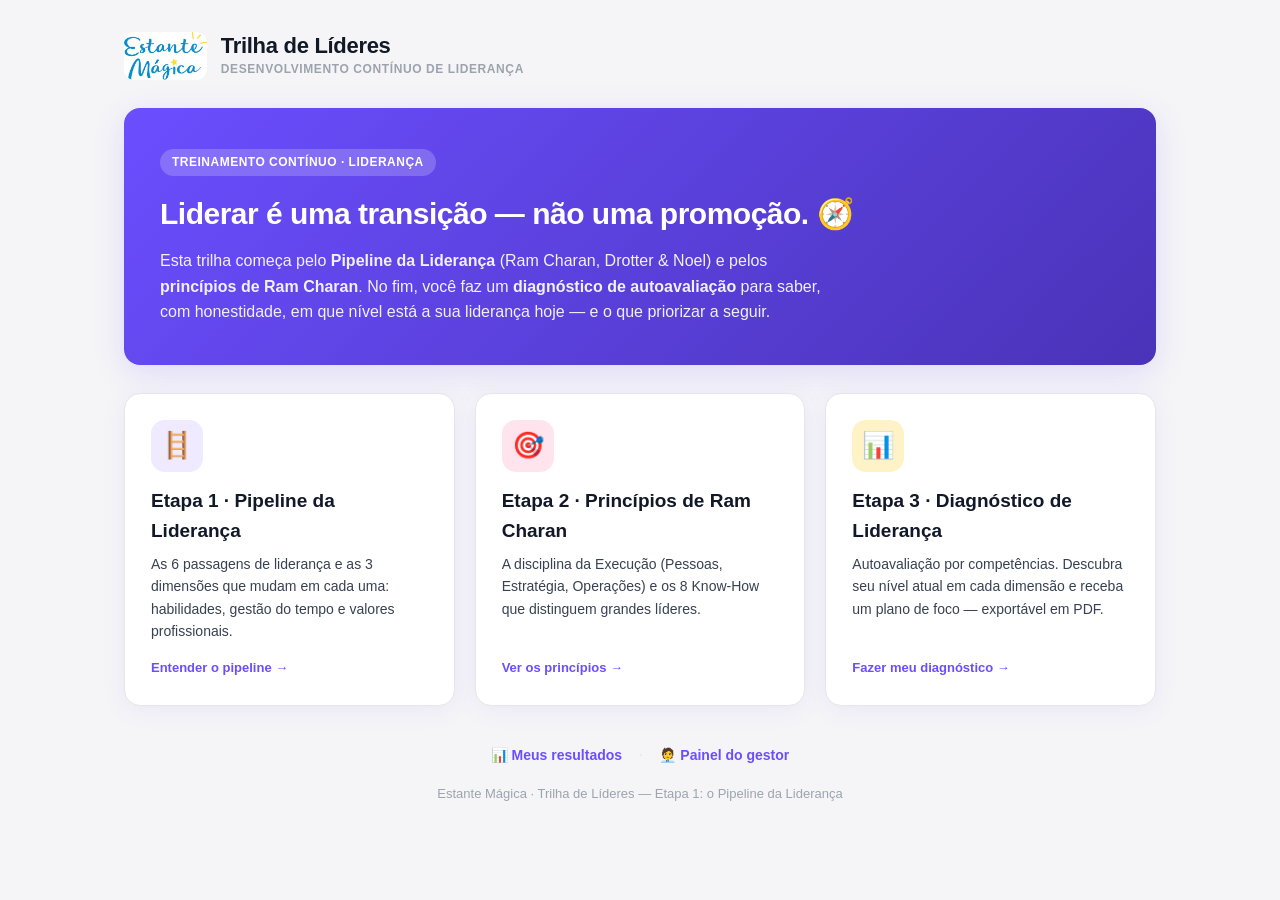
==== commit 4482cebe: "Diagnóstico integrado ao painel de relatórios do gestor - tracking.js: identificação leve (nome+e-ma" ====
--- a/index.html
+++ b/index.html
@@ -53,7 +53,13 @@
 
   </div>
 
-  <p style="text-align:center;color:var(--cinza-400);font-size:13px;margin-top:40px">
+  <p style="text-align:center;margin-top:36px">
+    <a class="ec-back" href="resultados.html">📊 Meus resultados</a>
+    <span style="color:var(--cinza-200);margin:0 12px">·</span>
+    <a class="ec-back" href="relatorios.html">🧑‍💼 Painel do gestor</a>
+  </p>
+
+  <p style="text-align:center;color:var(--cinza-400);font-size:13px;margin-top:16px">
     Estante Mágica · Trilha de Líderes — Etapa 1: o Pipeline da Liderança
   </p>
 
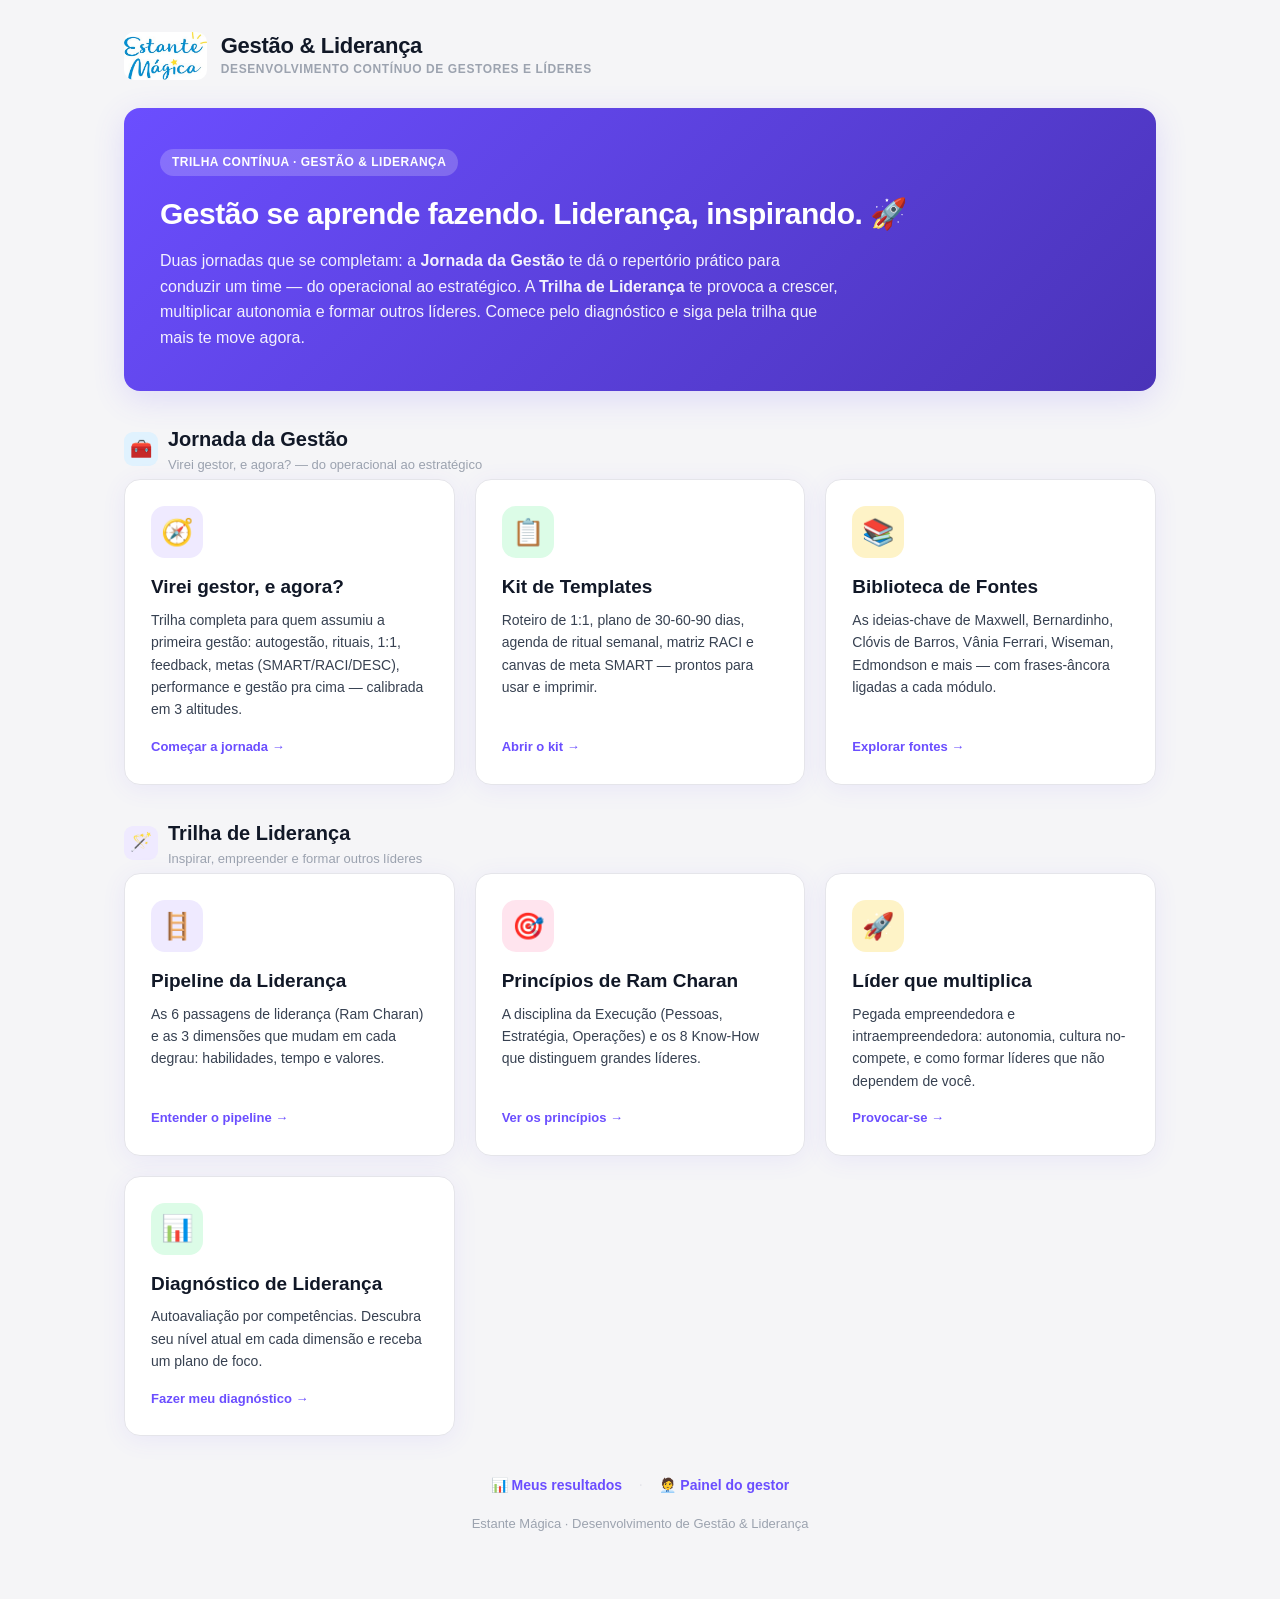
==== commit 1b3b1e44: "Jornada da Gestão + enriquecimento da Liderança Frente 1 (Gestão): - gestao.html: 'Virei gestor, e a" ====
--- a/index.html
+++ b/index.html
@@ -3,7 +3,7 @@
 <head>
 <meta charset="UTF-8">
 <meta name="viewport" content="width=device-width, initial-scale=1.0">
-<title>Trilha de Líderes | Estante Mágica</title>
+<title>Gestão & Liderança | Estante Mágica</title>
 <link rel="stylesheet" href="css/base.css">
 <link rel="stylesheet" href="css/lideres.css">
 <link rel="icon" href="logo_EM.png">
@@ -16,41 +16,74 @@
       <img src="logo_EM.png" alt="Estante Mágica" class="ec-logo"
            onerror="this.outerHTML='<div class=&quot;ec-logo-fallback&quot;>📚</div>'">
       <div class="ec-brand-text">
-        <h1>Trilha de Líderes</h1>
-        <p>Desenvolvimento contínuo de liderança</p>
+        <h1>Gestão &amp; Liderança</h1>
+        <p>Desenvolvimento contínuo de gestores e líderes</p>
       </div>
     </div>
   </header>
 
   <section class="ec-hero">
-    <span class="tag">Treinamento contínuo · Liderança</span>
-    <h2>Liderar é uma transição — não uma promoção. 🧭</h2>
-    <p>Esta trilha começa pelo <strong>Pipeline da Liderança</strong> (Ram Charan, Drotter &amp; Noel) e pelos <strong>princípios de Ram Charan</strong>. No fim, você faz um <strong>diagnóstico de autoavaliação</strong> para saber, com honestidade, em que nível está a sua liderança hoje — e o que priorizar a seguir.</p>
+    <span class="tag">Trilha contínua · Gestão &amp; Liderança</span>
+    <h2>Gestão se aprende fazendo. Liderança, inspirando. 🚀</h2>
+    <p>Duas jornadas que se completam: a <strong>Jornada da Gestão</strong> te dá o repertório prático para conduzir um time — do operacional ao estratégico. A <strong>Trilha de Liderança</strong> te provoca a crescer, multiplicar autonomia e formar outros líderes. Comece pelo diagnóstico e siga pela trilha que mais te move agora.</p>
   </section>
 
+  <!-- FRENTE 1 · GESTÃO -->
+  <div class="hub-sec">
+    <div class="hub-ic" style="background:#E0F2FE">🧰</div>
+    <div><h2>Jornada da Gestão</h2><p>Virei gestor, e agora? — do operacional ao estratégico</p></div>
+  </div>
   <div class="trilhas">
+    <a class="trilha" href="gestao.html">
+      <div class="ic roxo">🧭</div>
+      <h3>Virei gestor, e agora?</h3>
+      <p>Trilha completa para quem assumiu a primeira gestão: autogestão, rituais, 1:1, feedback, metas (SMART/RACI/DESC), performance e gestão pra cima — calibrada em 3 altitudes.</p>
+      <span class="go">Começar a jornada →</span>
+    </a>
+    <a class="trilha" href="templates.html">
+      <div class="ic verde">📋</div>
+      <h3>Kit de Templates</h3>
+      <p>Roteiro de 1:1, plano de 30-60-90 dias, agenda de ritual semanal, matriz RACI e canvas de meta SMART — prontos para usar e imprimir.</p>
+      <span class="go">Abrir o kit →</span>
+    </a>
+    <a class="trilha" href="biblioteca.html">
+      <div class="ic amarelo">📚</div>
+      <h3>Biblioteca de Fontes</h3>
+      <p>As ideias-chave de Maxwell, Bernardinho, Clóvis de Barros, Vânia Ferrari, Wiseman, Edmondson e mais — com frases-âncora ligadas a cada módulo.</p>
+      <span class="go">Explorar fontes →</span>
+    </a>
+  </div>
 
+  <!-- FRENTE 2 · LIDERANÇA -->
+  <div class="hub-sec">
+    <div class="hub-ic" style="background:var(--roxo-claro)">🪄</div>
+    <div><h2>Trilha de Liderança</h2><p>Inspirar, empreender e formar outros líderes</p></div>
+  </div>
+  <div class="trilhas">
     <a class="trilha" href="pipeline.html">
       <div class="ic roxo">🪜</div>
-      <h3>Etapa 1 · Pipeline da Liderança</h3>
-      <p>As 6 passagens de liderança e as 3 dimensões que mudam em cada uma: habilidades, gestão do tempo e valores profissionais.</p>
+      <h3>Pipeline da Liderança</h3>
+      <p>As 6 passagens de liderança (Ram Charan) e as 3 dimensões que mudam em cada degrau: habilidades, tempo e valores.</p>
       <span class="go">Entender o pipeline →</span>
     </a>
-
     <a class="trilha" href="principios.html">
       <div class="ic rosa">🎯</div>
-      <h3>Etapa 2 · Princípios de Ram Charan</h3>
+      <h3>Princípios de Ram Charan</h3>
       <p>A disciplina da Execução (Pessoas, Estratégia, Operações) e os 8 Know-How que distinguem grandes líderes.</p>
       <span class="go">Ver os princípios →</span>
     </a>
-
+    <a class="trilha" href="empreendedorismo.html">
+      <div class="ic amarelo">🚀</div>
+      <h3>Líder que multiplica</h3>
+      <p>Pegada empreendedora e intraempreendedora: autonomia, cultura no-compete, e como formar líderes que não dependem de você.</p>
+      <span class="go">Provocar-se →</span>
+    </a>
     <a class="trilha" href="diagnostico.html">
-      <div class="ic amarelo">📊</div>
-      <h3>Etapa 3 · Diagnóstico de Liderança</h3>
-      <p>Autoavaliação por competências. Descubra seu nível atual em cada dimensão e receba um plano de foco — exportável em PDF.</p>
+      <div class="ic verde">📊</div>
+      <h3>Diagnóstico de Liderança</h3>
+      <p>Autoavaliação por competências. Descubra seu nível atual em cada dimensão e receba um plano de foco.</p>
       <span class="go">Fazer meu diagnóstico →</span>
     </a>
-
   </div>
 
   <p style="text-align:center;margin-top:36px">
@@ -60,7 +93,7 @@
   </p>
 
   <p style="text-align:center;color:var(--cinza-400);font-size:13px;margin-top:16px">
-    Estante Mágica · Trilha de Líderes — Etapa 1: o Pipeline da Liderança
+    Estante Mágica · Desenvolvimento de Gestão &amp; Liderança
   </p>
 
 </div>
--- a/css/lideres.css
+++ b/css/lideres.css
@@ -423,3 +423,67 @@
 @media(max-width:720px){
   .passos-intro,.tre-grid,.proc-row{grid-template-columns:1fr}
 }
+
+/* ============================================================
+   GESTÃO — Jornada da Gestão, altitudes, templates e biblioteca
+   ============================================================ */
+
+/* ---------- Selos de altitude (operacional / tático / estratégico) ---------- */
+.alt-badge{display:inline-flex;align-items:center;gap:5px;padding:3px 10px;border-radius:99px;font-size:11px;font-weight:700;text-transform:uppercase;letter-spacing:.4px}
+.alt-op{background:#E0F2FE;color:#0369A1}
+.alt-tat{background:var(--roxo-claro);color:var(--roxo-escuro)}
+.alt-est{background:#FFE4EE;color:#C2255C}
+.alt-legend{display:flex;gap:10px;flex-wrap:wrap;margin:10px 0 4px}
+.alt-legend .alt-item{display:flex;align-items:center;gap:8px;font-size:13px;color:var(--cinza-700)}
+
+.mod-badges{display:flex;gap:6px;flex-wrap:wrap;margin-left:auto}
+
+/* ---------- Lentes (mesma estrutura do tre-grid, headers coloridos) ---------- */
+.lentes{display:grid;grid-template-columns:repeat(3,1fr);gap:14px;margin-top:12px}
+.lente{border-radius:12px;padding:14px 16px;border-top:4px solid}
+.lente.op{background:#F0F9FF;border-color:#0EA5E9}
+.lente.tat{background:#F6F3FF;border-color:var(--roxo)}
+.lente.est{background:#FFF1F6;border-color:var(--rosa)}
+.lente h5{font-size:11px;text-transform:uppercase;letter-spacing:.5px;margin-bottom:8px;font-weight:800}
+.lente.op h5{color:#0369A1}.lente.tat h5{color:var(--roxo-escuro)}.lente.est h5{color:#C2255C}
+.lente p{font-size:13px;color:var(--cinza-700);margin:0}
+
+/* ---------- Caixa de ferramenta / metodologia ---------- */
+.tool{margin-top:14px;background:var(--cinza-100);border:1px solid var(--cinza-200);border-radius:12px;padding:14px 16px}
+.tool h5{font-size:14px;margin-bottom:6px;color:var(--cinza-900);display:flex;align-items:center;gap:8px}
+.tool .toolname{background:var(--roxo);color:white;font-size:11px;font-weight:800;letter-spacing:.5px;padding:2px 8px;border-radius:6px}
+.tool ul{margin:6px 0 0;padding-left:20px}
+.tool li{font-size:13px;color:var(--cinza-700);margin-bottom:5px}
+.tool .dica{font-size:13px;color:var(--roxo-escuro);background:var(--roxo-claro);border-radius:8px;padding:8px 12px;margin-top:8px}
+
+/* ---------- Templates imprimíveis ---------- */
+.tpl{background:var(--branco);border:1px solid var(--cinza-200);border-radius:14px;padding:22px 24px;box-shadow:var(--sombra);margin-bottom:18px;break-inside:avoid}
+.tpl h3{font-size:18px;margin-bottom:4px;display:flex;align-items:center;gap:10px}
+.tpl .tpl-sub{font-size:13px;color:var(--cinza-400);margin-bottom:14px}
+.tpl .tpl-block{border:1px dashed var(--cinza-200);border-radius:10px;padding:14px 16px;margin-bottom:10px;background:var(--cinza-100)}
+.tpl .tpl-block strong{display:block;font-size:13px;color:var(--roxo-escuro);text-transform:uppercase;letter-spacing:.4px;margin-bottom:6px}
+.tpl .tpl-block ul{margin:0;padding-left:18px}
+.tpl .tpl-block li{font-size:14px;color:var(--cinza-700);margin-bottom:5px}
+.tpl .tpl-fill{min-height:42px;border-bottom:1px solid var(--cinza-200);margin:8px 0}
+.tpl-table{width:100%;border-collapse:collapse;font-size:13px;margin-top:6px}
+.tpl-table th,.tpl-table td{border:1px solid var(--cinza-200);padding:8px 10px;text-align:left}
+.tpl-table th{background:var(--cinza-100);font-weight:700}
+
+/* ---------- Biblioteca de fontes ---------- */
+.fonte{background:var(--branco);border-radius:14px;padding:20px 22px;box-shadow:var(--sombra);border:1px solid var(--cinza-200);margin-bottom:16px}
+.fonte .fonte-top{display:flex;align-items:center;gap:12px;margin-bottom:8px}
+.fonte .fonte-ava{width:46px;height:46px;border-radius:12px;background:linear-gradient(135deg,var(--roxo),var(--rosa));color:white;display:flex;align-items:center;justify-content:center;font-size:22px;flex-shrink:0}
+.fonte h4{font-size:17px;margin:0}
+.fonte .fonte-meta{font-size:12px;color:var(--cinza-400);text-transform:uppercase;letter-spacing:.4px}
+.fonte p{font-size:14px;color:var(--cinza-700);margin:6px 0}
+.fonte .fonte-frase{border-left:3px solid var(--roxo);padding:8px 14px;background:var(--roxo-claro);border-radius:0 10px 10px 0;color:var(--roxo-escuro);font-style:italic;font-size:14px;margin:10px 0}
+.fonte .fonte-liga{font-size:12px;color:var(--cinza-400)}
+
+/* ---------- Faixa de seções no hub ---------- */
+.hub-sec{display:flex;align-items:center;gap:10px;margin:32px 0 4px}
+.hub-sec .hub-ic{width:34px;height:34px;border-radius:9px;display:flex;align-items:center;justify-content:center;font-size:18px}
+.hub-sec h2{font-size:20px;font-weight:800}
+.hub-sec p{font-size:13px;color:var(--cinza-400);margin:0}
+
+@media(max-width:720px){ .lentes{grid-template-columns:1fr} }
+@media print{ .tpl{box-shadow:none} }
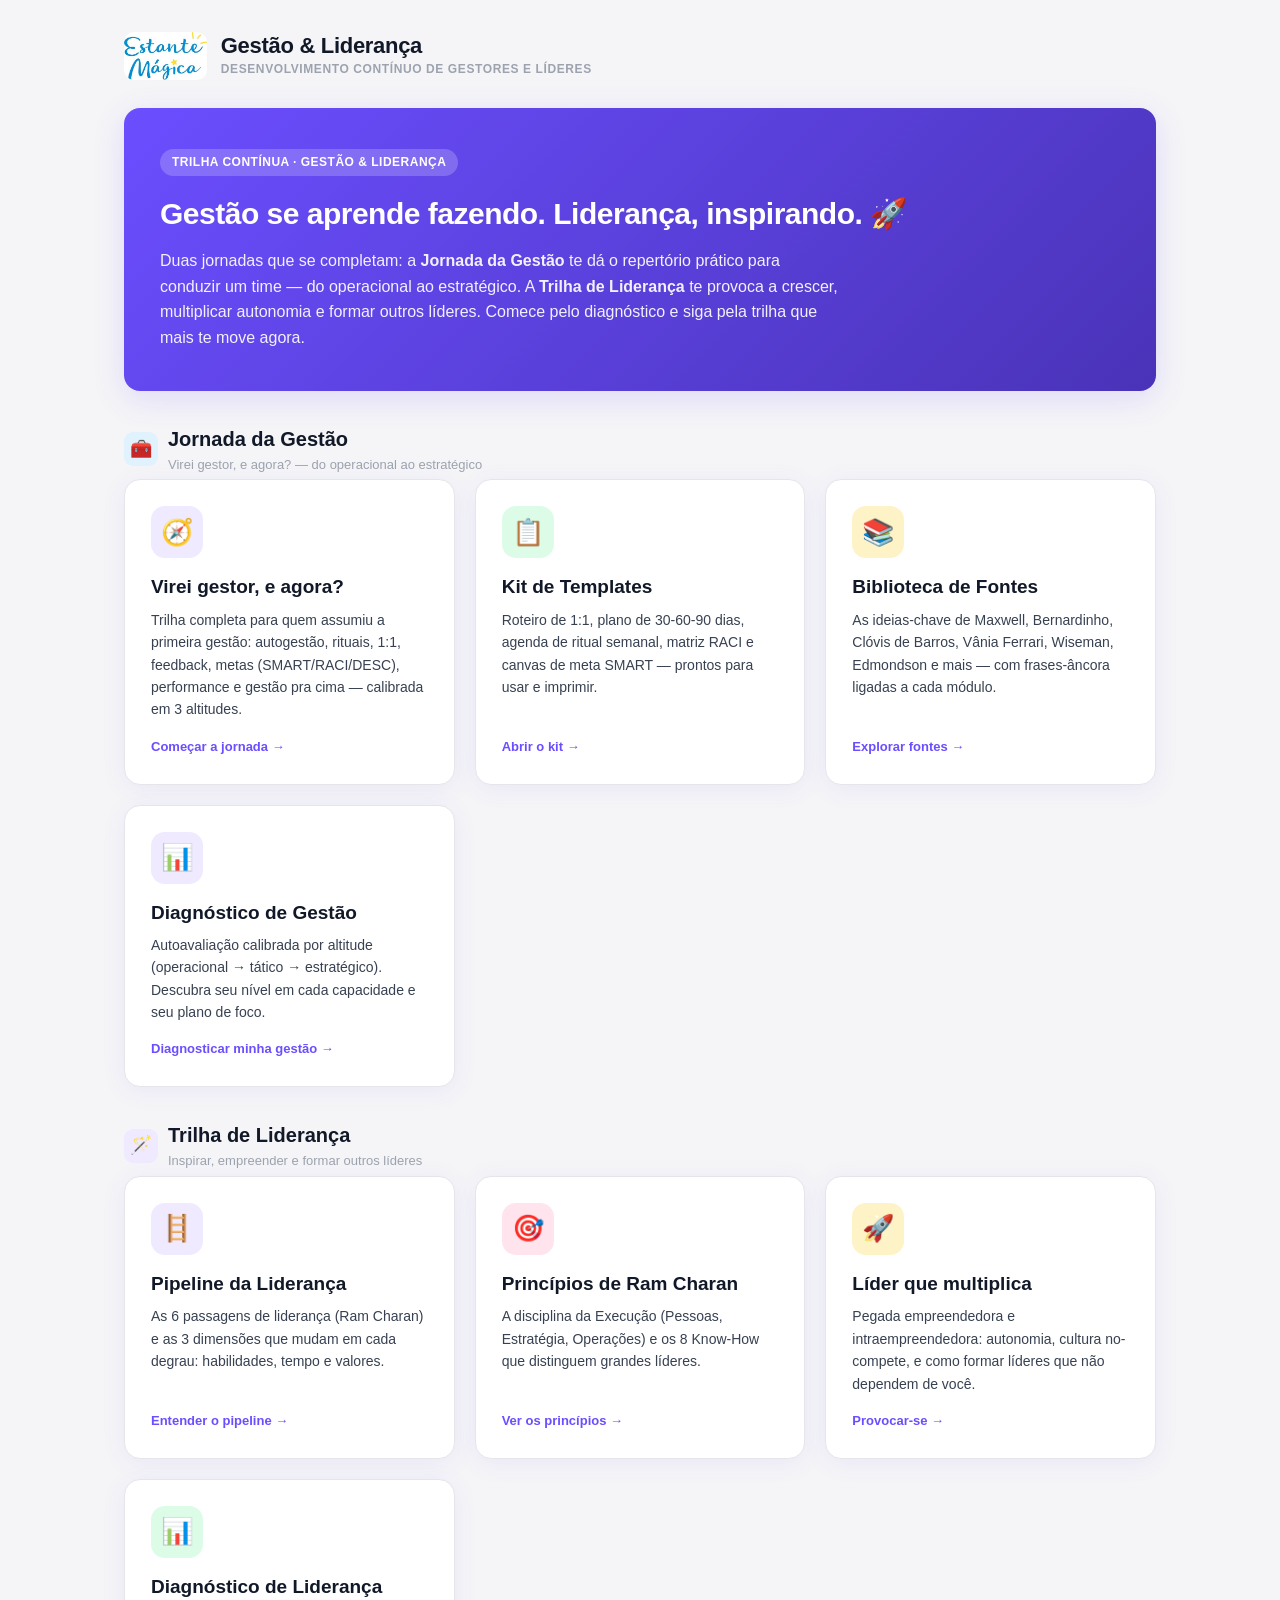
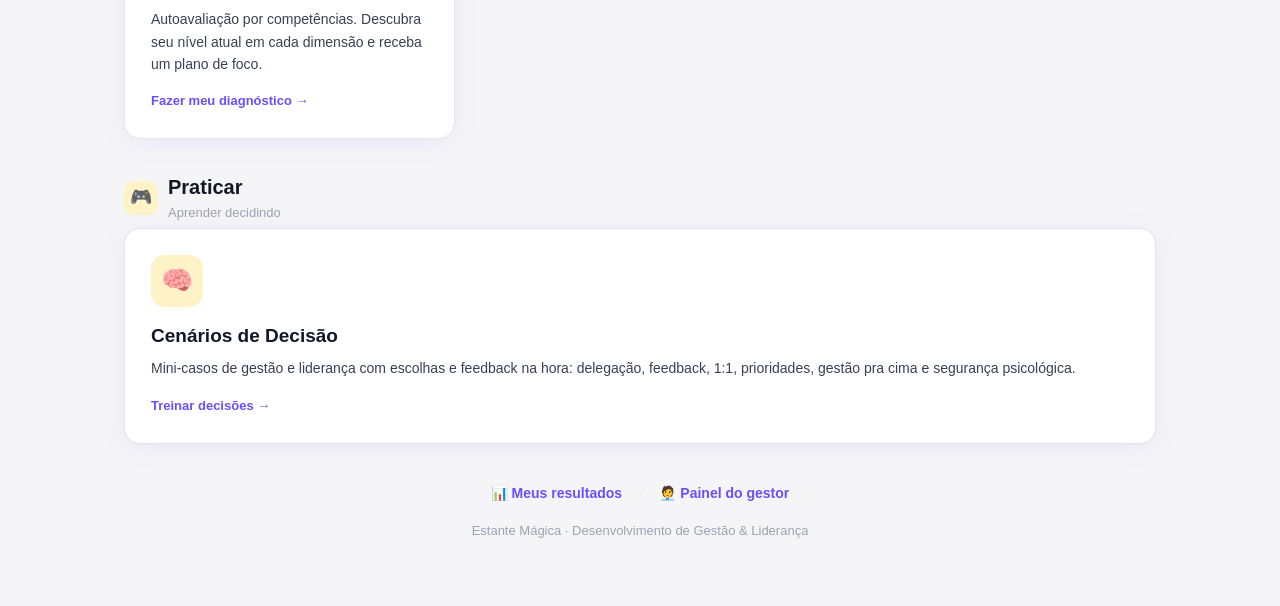
==== commit c30ec330: "Diagnóstico de Gestão + Cenários de Decisão + tracking type-aware Diagnóstico de Gestão: - diagnosti" ====
--- a/index.html
+++ b/index.html
@@ -52,6 +52,12 @@
       <p>As ideias-chave de Maxwell, Bernardinho, Clóvis de Barros, Vânia Ferrari, Wiseman, Edmondson e mais — com frases-âncora ligadas a cada módulo.</p>
       <span class="go">Explorar fontes →</span>
     </a>
+    <a class="trilha" href="diagnostico-gestao.html">
+      <div class="ic roxo">📊</div>
+      <h3>Diagnóstico de Gestão</h3>
+      <p>Autoavaliação calibrada por altitude (operacional → tático → estratégico). Descubra seu nível em cada capacidade e seu plano de foco.</p>
+      <span class="go">Diagnosticar minha gestão →</span>
+    </a>
   </div>
 
   <!-- FRENTE 2 · LIDERANÇA -->
@@ -86,6 +92,20 @@
     </a>
   </div>
 
+  <!-- PRATICAR -->
+  <div class="hub-sec">
+    <div class="hub-ic" style="background:#FEF3C7">🎮</div>
+    <div><h2>Praticar</h2><p>Aprender decidindo</p></div>
+  </div>
+  <div class="trilhas">
+    <a class="trilha" href="cenarios.html">
+      <div class="ic amarelo">🧠</div>
+      <h3>Cenários de Decisão</h3>
+      <p>Mini-casos de gestão e liderança com escolhas e feedback na hora: delegação, feedback, 1:1, prioridades, gestão pra cima e segurança psicológica.</p>
+      <span class="go">Treinar decisões →</span>
+    </a>
+  </div>
+
   <p style="text-align:center;margin-top:36px">
     <a class="ec-back" href="resultados.html">📊 Meus resultados</a>
     <span style="color:var(--cinza-200);margin:0 12px">·</span>
--- a/css/lideres.css
+++ b/css/lideres.css
@@ -487,3 +487,16 @@
 
 @media(max-width:720px){ .lentes{grid-template-columns:1fr} }
 @media print{ .tpl{box-shadow:none} }
+
+/* ---------- Cenários de decisão ---------- */
+.cen-top{display:flex;justify-content:space-between;align-items:center;gap:12px;margin-bottom:6px;flex-wrap:wrap}
+.cen-tema{display:inline-flex;align-items:center;gap:6px;background:var(--roxo-claro);color:var(--roxo-escuro);font-weight:700;font-size:13px;padding:5px 12px;border-radius:99px}
+.cen-prog{font-size:13px;color:var(--cinza-400);font-weight:600}
+.cen-sit{font-size:18px;font-weight:700;line-height:1.45;margin:10px 0 16px}
+.pg-qbox .popt.bom{border-color:var(--laranja);background:#FFFBEB}
+.popt .popt-tag{display:block;font-size:12px;font-weight:700;margin-top:6px}
+.cen-fb{border-radius:12px;padding:14px 16px;margin-top:6px;font-size:14px;line-height:1.5;animation:fadeIn .25s}
+.cen-fb.correct{background:#F0FDF4;border:1px solid #BBF7D0;color:#166534}
+.cen-fb.bom{background:#FFFBEB;border:1px solid #FDE68A;color:#92400E}
+.cen-fb.wrong{background:#FEF2F2;border:1px solid #FECACA;color:#991B1B}
+.cen-score{display:flex;gap:8px;align-items:center;font-weight:800;color:var(--roxo-escuro)}
